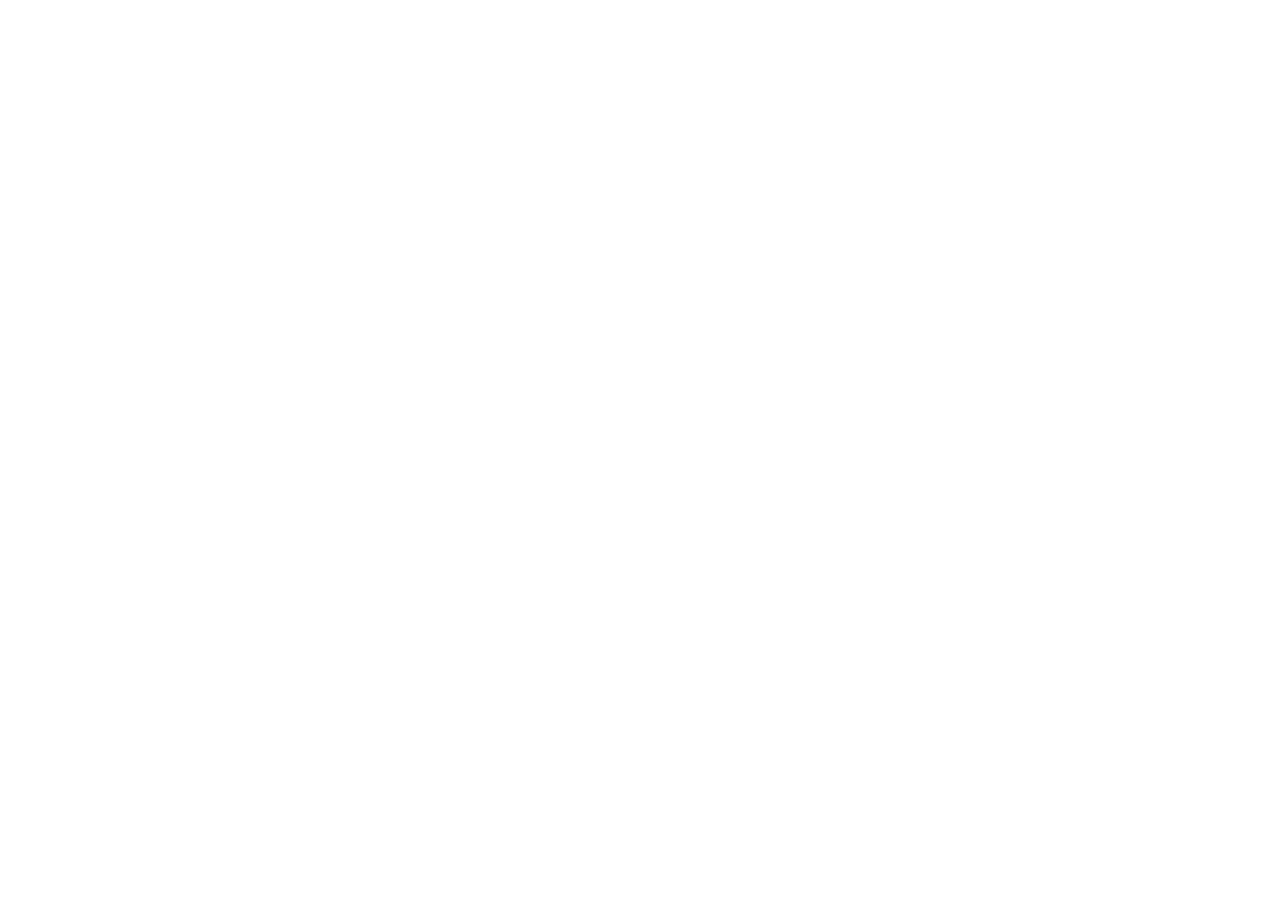
==== index.html @ 6101aa06 "first commit" ====
<!DOCTYPE html>
<html lang="en">
<head>
    <meta charset="UTF-8">
    <meta http-equiv="X-UA-Compatible" content="IE=edge">
    <meta name="viewport" content="width=device-width, initial-scale=1.0">
    <title>Document</title>
</head>
<body>
    
</body>
</html>
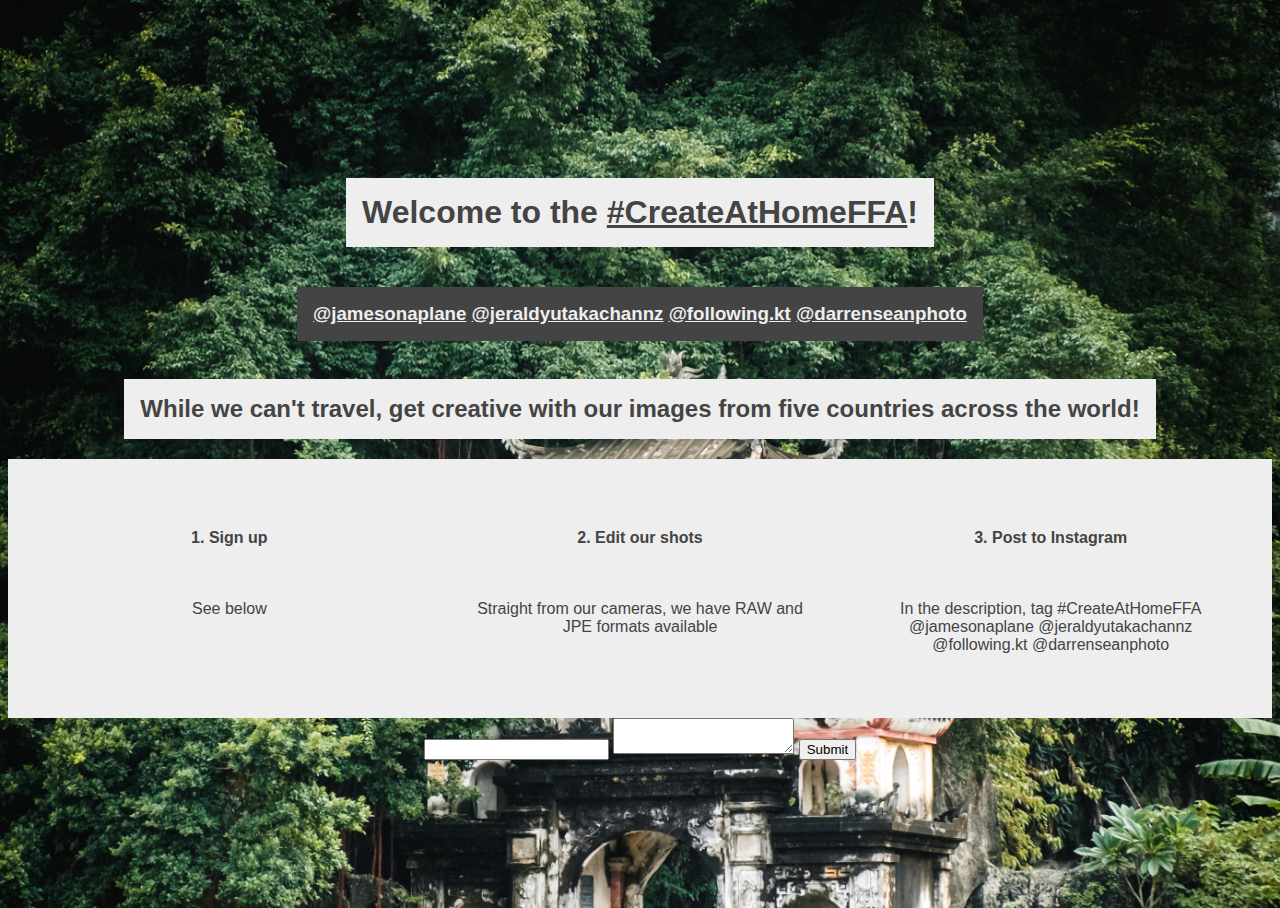
==== commit 73b89af6: "Move to GitHub Desktop" ====
--- a/index.html
+++ b/index.html
@@ -1,12 +1,50 @@
 <!DOCTYPE html>
 <html lang="en">
 <head>
-    <meta charset="UTF-8">
-    <meta http-equiv="X-UA-Compatible" content="IE=edge">
-    <meta name="viewport" content="width=device-width, initial-scale=1.0">
-    <title>Document</title>
+	<meta charset="UTF-8">
+	<meta http-equiv="X-UA-Compatible" content="IE=edge">
+	<meta name="viewport" content="width=device-width, initial-scale=1.0">
+	<title>#CreateAtHomeFFA</title>
+
+	<link rel="stylesheet" href="styles.css">
 </head>
 <body>
-    
+	<h1>
+		Welcome to the
+		<a href="https://www.instagram.com/explore/tags/createathomeffa/">#CreateAtHomeFFA</a>!
+	</h1>
+
+	<h3 class="invert">
+		<a href="https://www.instagram.com/jamesonaplane/">@jamesonaplane</a>
+		<a href="https://www.instagram.com/jeraldyutakachannz/">@jeraldyutakachannz</a>
+		<a href="https://www.instagram.com/following.kt/">@following.kt</a>
+		<a href="https://www.instagram.com/darrenseanphoto/">@darrenseanphoto</a>
+	</h3>
+
+	<h2>While we can't travel, get creative with our images from five countries across the world!</h2>
+
+	<div id="steps">
+		<div>
+			<h4>1. Sign up</h4>
+			<p>See below</p>
+		</div>
+		<div>
+			<h4>2. Edit our shots</h4>
+			<p>Straight from our cameras, we have RAW and JPE formats available</p>
+		</div>
+		<div>
+			<h4>3. Post to Instagram</h4>
+			<p>In the description, tag #CreateAtHomeFFA @jamesonaplane @jeraldyutakachannz @following.kt @darrenseanphoto</p>
+		</div>
+	</div>
+
+	<!-- Rules -->
+
+	<!-- Email Form -->
+	<form action="https://www.elformo.com/forms/93fe2071-aa4d-44eb-8746-c3fe6851c887" method="post" accept-charset="UTF-8">
+		<input id="email" name="email" type="email" />
+		<textarea id="comment" name="comment"></textarea>
+		<input id="submit" name="submit" type="Submit" />
+	  </form>
 </body>
 </html>--- a/styles.css
+++ b/styles.css
@@ -0,0 +1,41 @@
+html, body {
+    height: 100%;
+}
+
+body {
+    background: #888;
+    color: #444;
+    text-align: center;
+    font-family: 'Segoe UI', Tahoma, Geneva, Verdana, sans-serif;
+
+    background-image: url('img/temple.jpg');
+    background-size: cover;
+
+    display: flex;
+    flex-direction: column;
+    align-items: center;
+    justify-content: center;
+}
+
+a {
+    text-decoration: underline;
+    color: inherit;
+}
+
+h1, h2, h3, h4, h5, h6, p, div {
+    background-color: #eee;
+    padding: 1rem;
+}
+
+.invert {
+    background-color: #444;
+    color: #eee;
+}
+
+#steps {
+    display: flex;
+}
+
+#steps > div {
+    flex: 1;
+}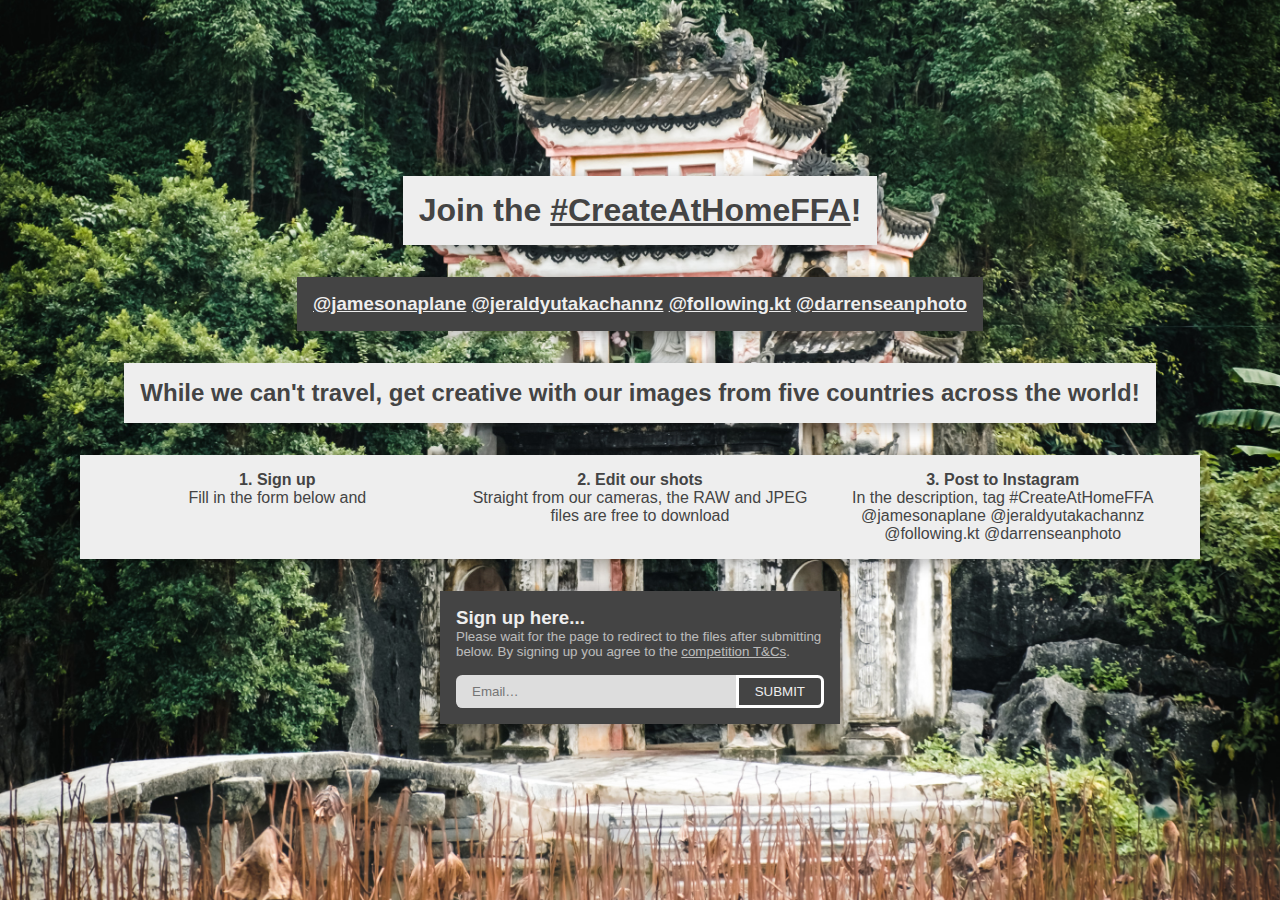
==== commit f21655fa: "Updates" ====
--- a/index.html
+++ b/index.html
@@ -9,28 +9,34 @@
 	<link rel="stylesheet" href="styles.css">
 </head>
 <body>
-	<h1>
-		Welcome to the
-		<a href="https://www.instagram.com/explore/tags/createathomeffa/">#CreateAtHomeFFA</a>!
-	</h1>
+	<div>
+		<h1>
+			Join the
+			<a href="https://www.instagram.com/explore/tags/createathomeffa/">#CreateAtHomeFFA</a>!
+		</h1>
+	</div>
 
-	<h3 class="invert">
-		<a href="https://www.instagram.com/jamesonaplane/">@jamesonaplane</a>
-		<a href="https://www.instagram.com/jeraldyutakachannz/">@jeraldyutakachannz</a>
-		<a href="https://www.instagram.com/following.kt/">@following.kt</a>
-		<a href="https://www.instagram.com/darrenseanphoto/">@darrenseanphoto</a>
-	</h3>
+	<div class="invert">
+		<h3>
+			<a href="https://www.instagram.com/jamesonaplane/">@jamesonaplane</a>
+			<a href="https://www.instagram.com/jeraldyutakachannz/">@jeraldyutakachannz</a>
+			<a href="https://www.instagram.com/following.kt/">@following.kt</a>
+			<a href="https://www.instagram.com/darrenseanphoto/">@darrenseanphoto</a>
+		</h3>
+	</div>
 
-	<h2>While we can't travel, get creative with our images from five countries across the world!</h2>
+	<div>
+		<h2>While we can't travel, get creative with our images from five countries across the world!</h2>
+	</div>
 
 	<div id="steps">
 		<div>
 			<h4>1. Sign up</h4>
-			<p>See below</p>
+			<p>Fill in the form below and </p>
 		</div>
 		<div>
 			<h4>2. Edit our shots</h4>
-			<p>Straight from our cameras, we have RAW and JPE formats available</p>
+			<p>Straight from our cameras, the RAW and JPEG files are free to download</p>
 		</div>
 		<div>
 			<h4>3. Post to Instagram</h4>
@@ -38,13 +44,21 @@
 		</div>
 	</div>
 
+	<!-- Prizes -->
+
 	<!-- Rules -->
 
 	<!-- Email Form -->
-	<form action="https://www.elformo.com/forms/93fe2071-aa4d-44eb-8746-c3fe6851c887" method="post" accept-charset="UTF-8">
-		<input id="email" name="email" type="email" />
-		<textarea id="comment" name="comment"></textarea>
-		<input id="submit" name="submit" type="Submit" />
-	  </form>
+	<div id="signup" class="invert">
+		<h3>Sign up here...</h3>
+		<small class="muted">
+			Please wait for the page to redirect to the files after submitting below.
+			By signing up you agree to the <a href="#">competition T&Cs</a>.
+		</small>
+		<form action="https://www.elformo.com/forms/93fe2071-aa4d-44eb-8746-c3fe6851c887" method="post" accept-charset="UTF-8">
+			<input id="email" name="email" type="email" placeholder="Email&hellip;" />
+			<input id="submit" name="submit" type="Submit" />
+		</form>
+	</div>
 </body>
 </html>--- a/styles.css
+++ b/styles.css
@@ -1,5 +1,15 @@
+* {
+    box-sizing: border-box;
+    padding: 0;
+    margin: 0;
+}
+
 html, body {
     height: 100%;
+}
+
+.muted {
+    opacity: 0.7;
 }
 
 body {
@@ -10,6 +20,9 @@
 
     background-image: url('img/temple.jpg');
     background-size: cover;
+    background-position: center;
+
+    padding: 5rem;
 
     display: flex;
     flex-direction: column;
@@ -22,10 +35,80 @@
     color: inherit;
 }
 
-h1, h2, h3, h4, h5, h6, p, div {
+body > div {
     background-color: #eee;
     padding: 1rem;
+    margin: 1rem 0;
+
+    box-shadow: 0 0.2rem 1rem rgba(0,0,0,0.3);
+
+    /* text-shadow: 0 0.1em 0 rgba(0,0,0,0.5); */
 }
+
+div#signup {
+    text-align: left;
+
+    display: flex;
+    flex-direction: column;
+
+    max-width: 25rem;
+}
+
+div#signup h3 {
+    padding: 0;
+    margin: 0;
+}
+
+div#signup small {
+    word-wrap: normal;
+    flex-basis: 0;
+}
+
+form {
+    display: flex;
+    flex-direction: row;
+
+    margin-top: 1rem;
+}
+
+input {
+    color: inherit;
+    background-color: inherit;
+
+    border: none;
+    outline: none;
+    
+    padding: 0.4rem 1rem;
+    /* margin: 0 0.5rem; */
+}
+
+input[type="email"] {
+    flex-grow: 1;
+    color: #444;
+    background-color: #ddd;
+
+    border-top-left-radius: 0.4rem;
+    border-bottom-left-radius: 0.4rem;
+}
+
+input[type="Submit"] {
+    text-transform: uppercase;
+    cursor: pointer;
+    border: solid 3px white;
+    transition: all 0.3s ease;
+
+    border-top-right-radius: 0.4rem;
+    border-bottom-right-radius: 0.4rem;
+}
+
+input[type="Submit"]:hover {
+    background-color: white;
+    color: #444;
+}
+
+/* input::placeholder {
+    color: inherit;
+} */
 
 .invert {
     background-color: #444;
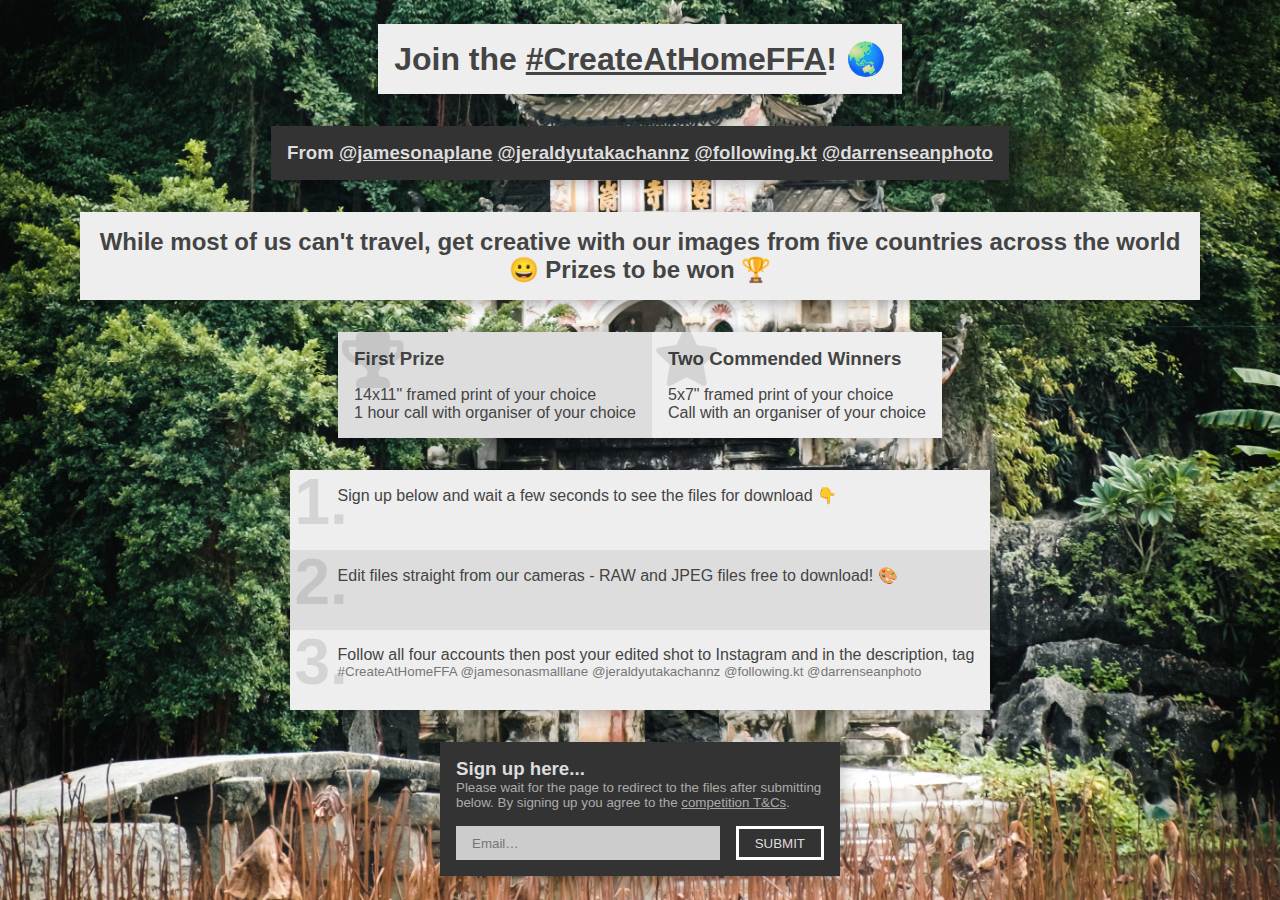
==== commit 11b1c838: "General development" ====
--- a/index.html
+++ b/index.html
@@ -12,12 +12,13 @@
 	<div>
 		<h1>
 			Join the
-			<a href="https://www.instagram.com/explore/tags/createathomeffa/">#CreateAtHomeFFA</a>!
+			<a href="https://www.instagram.com/explore/tags/createathomeffa/">#CreateAtHomeFFA</a>! 🌏
 		</h1>
 	</div>
 
 	<div class="invert">
 		<h3>
+			From
 			<a href="https://www.instagram.com/jamesonaplane/">@jamesonaplane</a>
 			<a href="https://www.instagram.com/jeraldyutakachannz/">@jeraldyutakachannz</a>
 			<a href="https://www.instagram.com/following.kt/">@following.kt</a>
@@ -26,21 +27,36 @@
 	</div>
 
 	<div>
-		<h2>While we can't travel, get creative with our images from five countries across the world!</h2>
+		<h2>While most of us can't travel, get creative with our images from five countries across the world 😀 Prizes to be won 🏆</h2>
+	</div>
+	
+	<div id="prizes" class="flush">
+		<div>
+			<h3>First Prize</h3>
+			<p>
+				14x11" framed print of your choice<br>
+				1 hour call with organiser of your choice
+			</p>
+		</div>
+		<div>
+			<h3>Two Commended Winners</h3>
+			<p>
+				5x7" framed print of your choice<br>
+				Call with an organiser of your choice
+			</p>
+		</div>
 	</div>
 
-	<div id="steps">
+	<div id="steps" class="flush">
 		<div>
-			<h4>1. Sign up</h4>
-			<p>Fill in the form below and </p>
+			Sign up below and wait a few seconds to see the files for download 👇
 		</div>
 		<div>
-			<h4>2. Edit our shots</h4>
-			<p>Straight from our cameras, the RAW and JPEG files are free to download</p>
+			Edit files straight from our cameras - RAW and JPEG files free to download! 🎨
 		</div>
 		<div>
-			<h4>3. Post to Instagram</h4>
-			<p>In the description, tag #CreateAtHomeFFA @jamesonaplane @jeraldyutakachannz @following.kt @darrenseanphoto</p>
+			Follow all four accounts then post your edited shot to Instagram and in the description, tag
+			<small>#CreateAtHomeFFA @jamesonasmalllane @jeraldyutakachannz @following.kt @darrenseanphoto</small>
 		</div>
 	</div>
 
--- a/styles.css
+++ b/styles.css
@@ -1,124 +1,241 @@
+@font-face {
+	font-family: "FontAwesome";
+	font-weight: normal;
+	font-style: normal;
+	src: url("https://maxcdn.bootstrapcdn.com/font-awesome/4.7.0/fonts/fontawesome-webfont.eot?v=4.7.0");
+	src: url("https://maxcdn.bootstrapcdn.com/font-awesome/4.7.0/fonts/fontawesome-webfont.eot?#iefix&v=4.7.0")
+		format("embedded-opentype"),
+	url("https://maxcdn.bootstrapcdn.com/font-awesome/4.7.0/fonts/fontawesome-webfont.woff2?v=4.7.0")
+		format("woff2"),
+	url("https://maxcdn.bootstrapcdn.com/font-awesome/4.7.0/fonts/fontawesome-webfont.woff?v=4.7.0")
+		format("woff"),
+	url("https://maxcdn.bootstrapcdn.com/font-awesome/4.7.0/fonts/fontawesome-webfont.ttf?v=4.7.0")
+		format("truetype"),
+	url("https://maxcdn.bootstrapcdn.com/font-awesome/4.7.0/fonts/fontawesome-webfont.svg?v=4.7.0#fontawesomeregular")
+		format("svg");
+}
+
+/* Reset */
+
 * {
-    box-sizing: border-box;
-    padding: 0;
-    margin: 0;
-}
-
-html, body {
-    height: 100%;
-}
-
+	box-sizing: border-box;
+	padding: 0;
+	margin: 0;
+}
+
+html,
+body {
+	height: 100%;
+}
+
+/* Utility Classes */
+
+small,
 .muted {
-    opacity: 0.7;
-}
+	display: block;
+	opacity: 0.7;
+}
+
+/* General Styles */
 
 body {
-    background: #888;
-    color: #444;
-    text-align: center;
-    font-family: 'Segoe UI', Tahoma, Geneva, Verdana, sans-serif;
-
-    background-image: url('img/temple.jpg');
-    background-size: cover;
-    background-position: center;
-
-    padding: 5rem;
-
-    display: flex;
-    flex-direction: column;
-    align-items: center;
-    justify-content: center;
+	background: #888;
+	color: #444;
+	text-align: center;
+	font-family: "Segoe UI", Tahoma, Geneva, Verdana, sans-serif;
+
+	background-image: url("img/temple.jpg");
+	background-size: cover;
+	background-position: center;
+
+	padding: 5rem;
+
+	display: flex;
+	flex-direction: column;
+	align-items: center;
+	justify-content: center;
 }
 
 a {
-    text-decoration: underline;
-    color: inherit;
+	text-decoration: underline;
+	color: inherit;
+}
+
+p {
+	margin-top: 1rem;
 }
 
 body > div {
-    background-color: #eee;
-    padding: 1rem;
-    margin: 1rem 0;
-
-    box-shadow: 0 0.2rem 1rem rgba(0,0,0,0.3);
-
-    /* text-shadow: 0 0.1em 0 rgba(0,0,0,0.5); */
-}
+	background-color: #eee;
+	padding: 1rem;
+	margin: 1rem 0;
+
+	box-shadow: 0 0.2rem 1rem rgba(0, 0, 0, 0.3);
+
+	/* text-shadow: 0 0.1em 0 rgba(0,0,0,0.5); */
+}
+
+body > div.flush {
+	padding: 0;
+}
+
+body > div.invert {
+	background-color: #333;
+	color: #ddd;
+}
+
+/* Signup Box */
 
 div#signup {
-    text-align: left;
-
-    display: flex;
-    flex-direction: column;
-
-    max-width: 25rem;
+	text-align: left;
+
+	display: flex;
+	flex-direction: column;
+
+	max-width: 25rem;
 }
 
 div#signup h3 {
-    padding: 0;
-    margin: 0;
+	padding: 0;
+	margin: 0;
 }
 
 div#signup small {
-    word-wrap: normal;
-    flex-basis: 0;
-}
+	word-wrap: normal;
+	flex-basis: 0;
+}
+
+/* Signup Form */
 
 form {
-    display: flex;
-    flex-direction: row;
-
-    margin-top: 1rem;
-}
-
-input {
-    color: inherit;
-    background-color: inherit;
-
-    border: none;
-    outline: none;
-    
-    padding: 0.4rem 1rem;
-    /* margin: 0 0.5rem; */
+	display: flex;
+	flex-direction: row;
+
+	margin-top: 1rem;
+}
+
+input,
+.button {
+	color: inherit;
+	background-color: inherit;
+	text-decoration: none;
+
+	border: none;
+	outline: none;
+
+	padding: 0.4rem 1rem;
+	/* margin: 0 0.5rem; */
 }
 
 input[type="email"] {
-    flex-grow: 1;
-    color: #444;
-    background-color: #ddd;
-
-    border-top-left-radius: 0.4rem;
-    border-bottom-left-radius: 0.4rem;
-}
-
+	flex-grow: 1;
+	color: #444;
+	background-color: #ccc;
+
+	margin-right: 1rem;
+
+	transition: all 0.3s ease;
+}
+
+input[type="email"]:focus {
+	background-color: #fff;
+}
+
+.button,
 input[type="Submit"] {
-    text-transform: uppercase;
-    cursor: pointer;
-    border: solid 3px white;
-    transition: all 0.3s ease;
-
-    border-top-right-radius: 0.4rem;
-    border-bottom-right-radius: 0.4rem;
-}
-
+	text-transform: uppercase;
+	cursor: pointer;
+	border: solid 3px white;
+	transition: all 0.3s ease;
+}
+
+.button:hover,
 input[type="Submit"]:hover {
-    background-color: white;
-    color: #444;
-}
-
-/* input::placeholder {
-    color: inherit;
-} */
-
-.invert {
-    background-color: #444;
-    color: #eee;
-}
+	background-color: white;
+	color: #444;
+}
+
+/* Pseudo-element Backgrounds */
+
+#steps > div::before,
+#prizes > div::before {
+	display: block;
+	position: absolute;
+
+	top: -0.3rem;
+	left: 0.3rem;
+
+	color: black;
+	opacity: 0.1;
+	font-weight: bold;
+	font-size: 400%;
+}
+
+/* Prizes Section */
+
+#prizes {
+	text-align: left;
+	display: flex;
+	flex-wrap: wrap;
+}
+
+#prizes > div {
+	padding: 1rem;
+
+	/* Reference for positioning */
+	position: relative;
+	z-index: 1;
+}
+
+#prizes > div:nth-child(odd) {
+	background-color: #ddd;
+}
+
+#prizes > div:nth-child(1)::before {
+	/* Trophy Icon */
+	content: "\f091";
+	font-family: FontAwesome;
+}
+
+#prizes > div:nth-child(2)::before {
+	/* Star Icon */
+	content: "\f005";
+	font-family: FontAwesome;
+}
+
+/* Prizes */
 
 #steps {
-    display: flex;
+	text-align: left;
+
+	display: flex;
+	flex-direction: column;
+	flex-wrap: wrap;
+	align-items: stretch;
+
+	counter-reset: steps-counter;
 }
 
 #steps > div {
-    flex: 1;
-}+	display: block;
+	min-width: 600px;
+	min-height: 5rem;
+	padding: 1rem;
+	padding-left: 3rem;
+
+	overflow: hidden;
+
+	/* Reference for positioning */
+	position: relative;
+	z-index: 1;
+
+	counter-increment: steps-counter;
+}
+
+#steps > div:nth-child(even) {
+	background-color: #ddd;
+}
+
+#steps > div::before {
+	content: counter(steps-counter) ". ";
+}
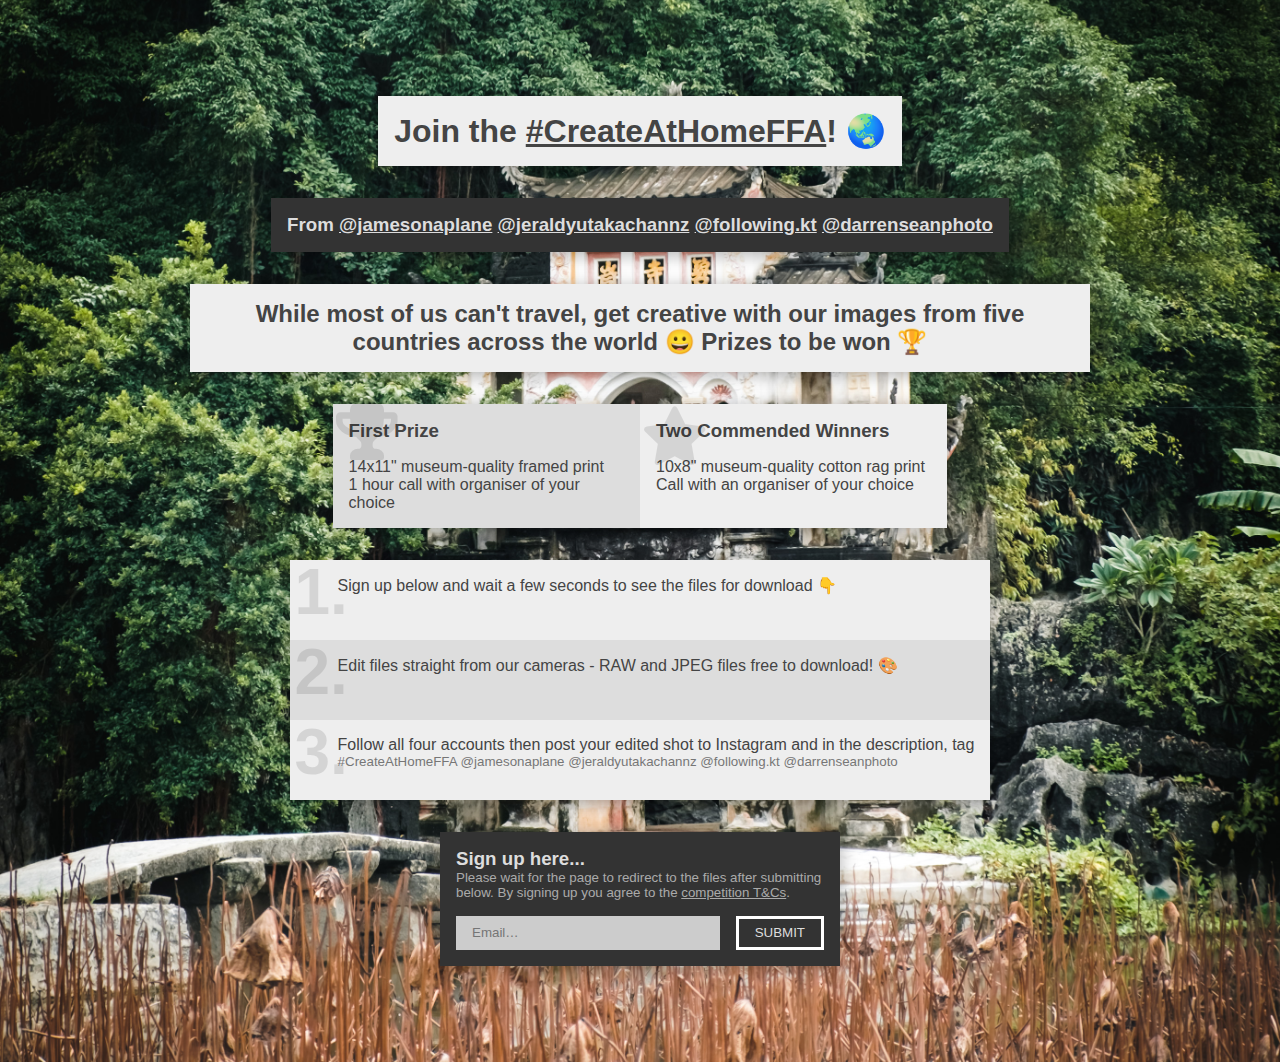
==== commit 5455ae90: "Update index.html" ====
--- a/index.html
+++ b/index.html
@@ -34,14 +34,14 @@
 		<div>
 			<h3>First Prize</h3>
 			<p>
-				14x11" framed print of your choice<br>
+				14x11" museum-quality framed print<br>
 				1 hour call with organiser of your choice
 			</p>
 		</div>
 		<div>
 			<h3>Two Commended Winners</h3>
 			<p>
-				5x7" framed print of your choice<br>
+				10x8" museum-quality cotton rag print<br>
 				Call with an organiser of your choice
 			</p>
 		</div>
@@ -56,7 +56,7 @@
 		</div>
 		<div>
 			Follow all four accounts then post your edited shot to Instagram and in the description, tag
-			<small>#CreateAtHomeFFA @jamesonasmalllane @jeraldyutakachannz @following.kt @darrenseanphoto</small>
+			<small>#CreateAtHomeFFA @jamesonaplane @jeraldyutakachannz @following.kt @darrenseanphoto</small>
 		</div>
 	</div>
 
@@ -69,7 +69,7 @@
 		<h3>Sign up here...</h3>
 		<small class="muted">
 			Please wait for the page to redirect to the files after submitting below.
-			By signing up you agree to the <a href="#">competition T&Cs</a>.
+			By signing up you agree to the <a href="https://drive.google.com/file/d/1cB1wpvfE3nS0f6yWR2U0gt9Kwu0gISjs/view?usp=sharing">competition T&Cs</a>.
 		</small>
 		<form action="https://www.elformo.com/forms/93fe2071-aa4d-44eb-8746-c3fe6851c887" method="post" accept-charset="UTF-8">
 			<input id="email" name="email" type="email" placeholder="Email&hellip;" />
--- a/styles.css
+++ b/styles.css
@@ -23,9 +23,9 @@
 	margin: 0;
 }
 
-html,
-body {
-	height: 100%;
+html, body {
+	/* Enabling this gives full-height cover on short pages like welcome.html but interferes with top scrolling */
+	/* height: 100%; */
 }
 
 /* Utility Classes */
@@ -47,6 +47,9 @@
 	background-image: url("img/temple.jpg");
 	background-size: cover;
 	background-position: center;
+	background-attachment: scroll;
+	background-repeat: no-repeat;
+	background-color: rgb(0, 68, 53);
 
 	padding: 5rem;
 
@@ -69,6 +72,8 @@
 	background-color: #eee;
 	padding: 1rem;
 	margin: 1rem 0;
+
+	max-width: 900px;
 
 	box-shadow: 0 0.2rem 1rem rgba(0, 0, 0, 0.3);
 
@@ -124,7 +129,6 @@
 	outline: none;
 
 	padding: 0.4rem 1rem;
-	/* margin: 0 0.5rem; */
 }
 
 input[type="email"] {
@@ -176,11 +180,14 @@
 #prizes {
 	text-align: left;
 	display: flex;
+	flex-direction: row;
 	flex-wrap: wrap;
 }
 
 #prizes > div {
 	padding: 1rem;
+
+	flex: 1 1 15rem;
 
 	/* Reference for positioning */
 	position: relative;
@@ -201,6 +208,8 @@
 	/* Star Icon */
 	content: "\f005";
 	font-family: FontAwesome;
+
+	top: 0.1rem;
 }
 
 /* Prizes */
@@ -210,15 +219,12 @@
 
 	display: flex;
 	flex-direction: column;
-	flex-wrap: wrap;
-	align-items: stretch;
 
 	counter-reset: steps-counter;
 }
 
 #steps > div {
 	display: block;
-	min-width: 600px;
 	min-height: 5rem;
 	padding: 1rem;
 	padding-left: 3rem;
@@ -239,3 +245,16 @@
 #steps > div::before {
 	content: counter(steps-counter) ". ";
 }
+
+/* Media Queries */
+
+@media screen and (max-width: 800px) {
+	h1 {
+		font-size: 2rem;
+	}
+
+	body {
+		padding: 1rem;
+		font-size: 1.1rem;
+	}
+}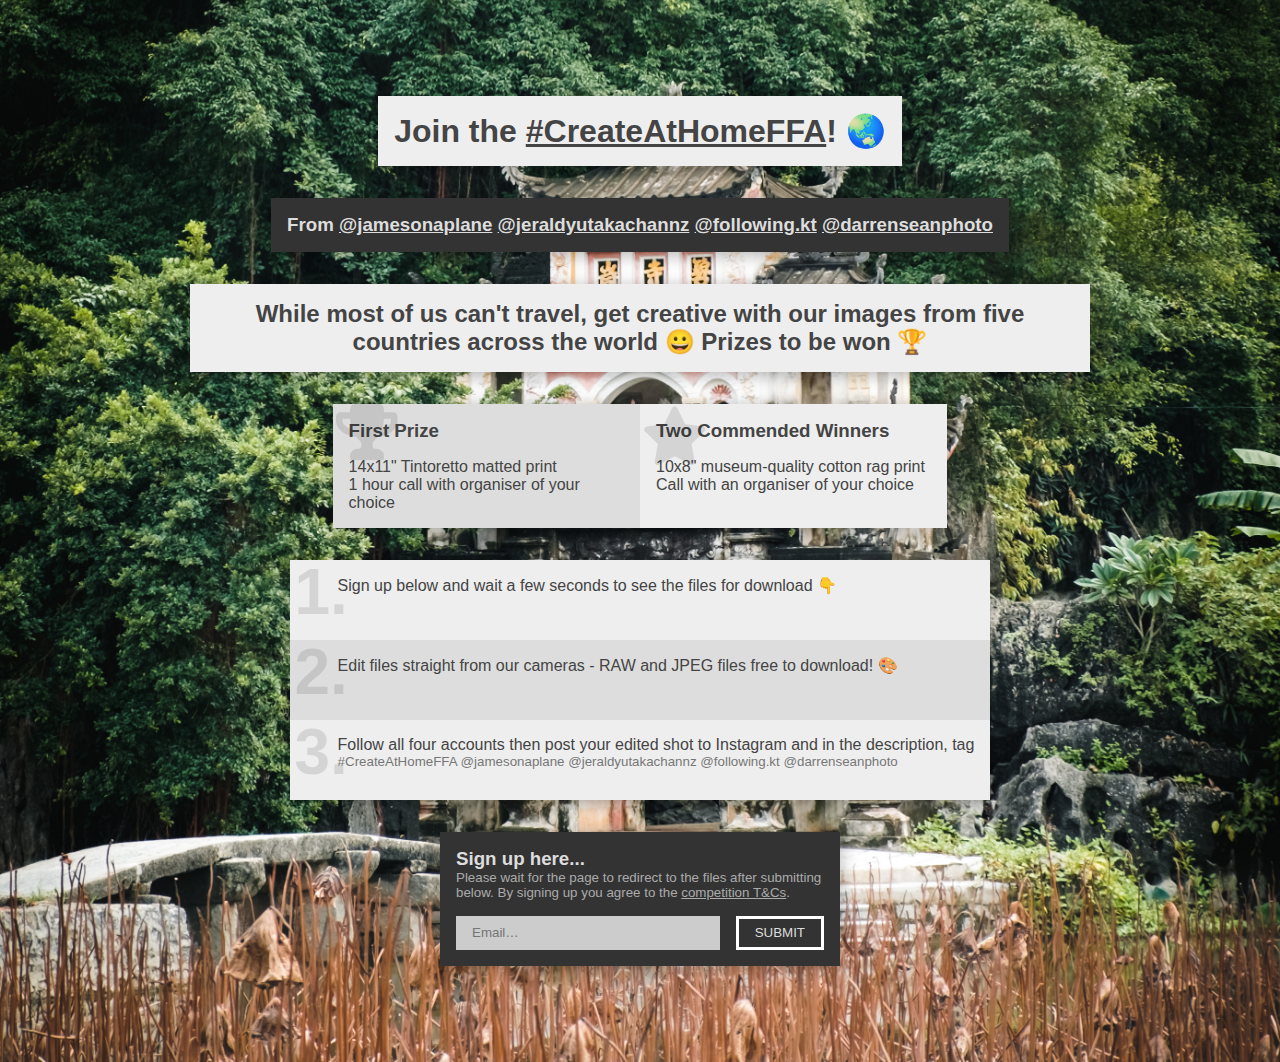
==== commit eb448909: "Update index.html" ====
--- a/index.html
+++ b/index.html
@@ -34,7 +34,7 @@
 		<div>
 			<h3>First Prize</h3>
 			<p>
-				14x11" museum-quality framed print<br>
+				14x11" Tintoretto matted print<br>
 				1 hour call with organiser of your choice
 			</p>
 		</div>
